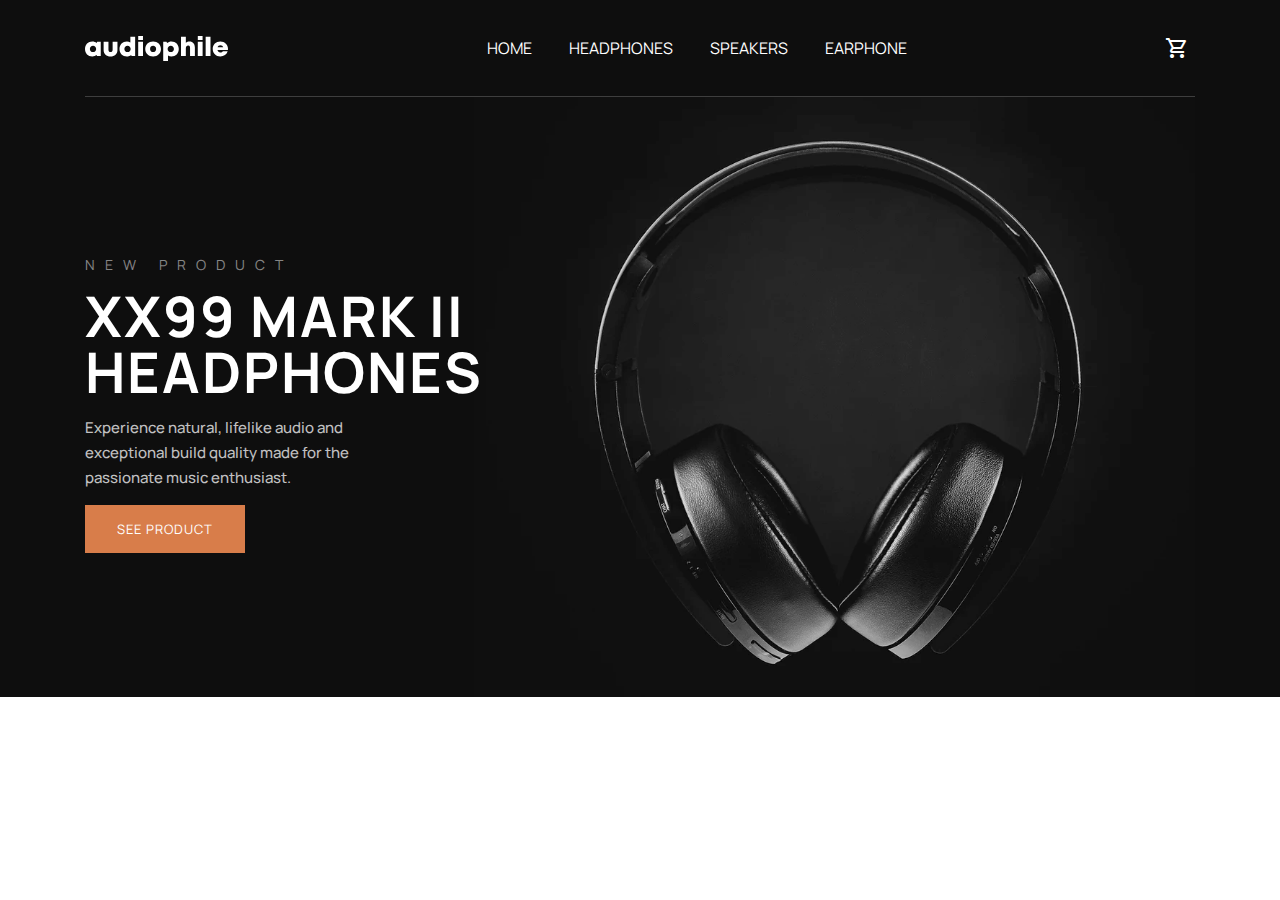
==== index.html @ 4e326d11 "Am creat partea superioara a site-ului" ====
<!DOCTYPE html>
<html lang="en">
  <head>
    <meta charset="UTF-8" />
    <meta name="viewport" content="width=device-width, initial-scale=1.0" />
    <title>Audiophile</title>
    <link
      href="https://fonts.googleapis.com/css2?family=Material+Symbols+Outlined"
      rel="stylesheet"
    />
    <link rel="stylesheet" href="./styles/common.css" />
    <link rel="stylesheet" href="./styles/header.css" />
    <link rel="stylesheet" href="./styles/jumbotron.css" />
  </head>
  <body>
    <div class="container-fluid">
      <header class="container">
        <img src="./img/logo.svg" alt="Audiophile" />
        <div class="links">
          <a href="">home</a>
          <a href="">headphones</a>
          <a href="">speakers</a>
          <a href="">earphone</a>
        </div>
        <span class="mso">shopping_cart</span>
      </header>
      <section class="container jumbotron">
        <div class="product-description">
          <p class="promo">new product</p>
          <h1>
            XX99 Mark II <br />
            Headphones
          </h1>
          <p class="description">
            Experience natural, lifelike audio and exceptional build quality
            made for the passionate music enthusiast.
          </p>
          <button class="primary">See Product</button>
        </div>
        <div class="main-image">
          <img src="./img/headphones.png" alt="Headphones" />
        </div>
      </section>
    </div>
    <section class="container products"></section>
  </body>
</html>
---- styles/common.css ----
@import url("https://fonts.googleapis.com/css2?family=Manrope:wght@400;500;700&display=swap");
button {
  width: 160px;
  height: 48px;
  border: none;
  text-transform: uppercase;
  letter-spacing: 1px;
  font-size: 13px;
}
button:hover {
  cursor: pointer;
}
button.primary {
  background-color: #d87d4a;
  color: white;
}
button.primary:hover, button.primary.selected {
  background-color: #fbaf85;
}
button.secondary {
  background-color: transparent;
  color: black;
}
button.secondary:hover, button.secondary.selected {
  background-color: black;
  color: white;
}
button.link {
  display: flex;
  align-items: center;
  width: -moz-fit-content;
  width: fit-content;
  height: auto;
  background-color: transparent;
  color: rgba(255, 255, 255, 0.5);
}
button.link::after {
  font-family: "Material Symbols Outlined";
  content: "chevron_right";
  font-size: 18px;
}
button.link:hover, button.link.selected {
  color: #d87d4a;
}

* {
  font-family: "Manrope", sans-serif;
}

.mso {
  font-family: "Material Symbols Outlined";
  font-weight: normal;
  font-style: normal;
  font-size: 24px; /* Preferred icon size */
  display: inline-block;
  line-height: 1;
  text-transform: none;
  letter-spacing: normal;
  word-wrap: normal;
  white-space: nowrap;
  direction: ltr;
}

body,
html {
  padding: 0;
  margin: 0;
}

body {
  display: grid;
  grid-template-columns: auto 1110px auto;
}

.container-fluid {
  display: grid;
  grid-template-columns: auto 1110px auto;
  grid-column: 1/span 3;
  background-color: #0e0e0e;
}

.container {
  width: 100%;
  grid-column-start: 2;
}/*# sourceMappingURL=common.css.map */
---- styles/header.css ----
header {
  height: 96px;
  border-bottom: 1px solid rgba(255, 255, 255, 0.2);
  display: grid;
  grid-template-columns: auto 1fr 30px;
  align-content: center;
  justify-content: center;
}
header > * {
  align-self: center;
}
header .links {
  justify-self: center;
}
header .links a {
  text-transform: uppercase;
  text-decoration: none;
  color: white;
  margin-right: 34px;
}
header .links a:last-child {
  margin-right: 0;
}
header span.mso {
  color: white;
}/*# sourceMappingURL=header.css.map */
---- styles/jumbotron.css ----
.jumbotron {
  display: grid;
  grid-template-columns: 35% 65%;
  color: white;
}
.jumbotron .product-description {
  align-self: center;
  z-index: 1;
}
.jumbotron .product-description .promo {
  text-transform: uppercase;
  font-size: 14px;
  color: rgba(255, 255, 255, 0.5);
  letter-spacing: 10px;
}
.jumbotron .product-description h1 {
  font-size: 56px;
  text-transform: uppercase;
  letter-spacing: 2px;
  line-height: 1;
  margin: 10px 0;
}
.jumbotron .product-description .description {
  margin-right: 45px;
  font-size: 15px;
  font-weight: 500;
  line-height: 25px;
  color: rgba(255, 255, 255, 0.75);
}
.jumbotron .main-image {
  height: 600px;
  overflow: hidden;
}
.jumbotron .main-image img {
  width: 100%;
  margin-top: -115px;
}/*# sourceMappingURL=jumbotron.css.map */
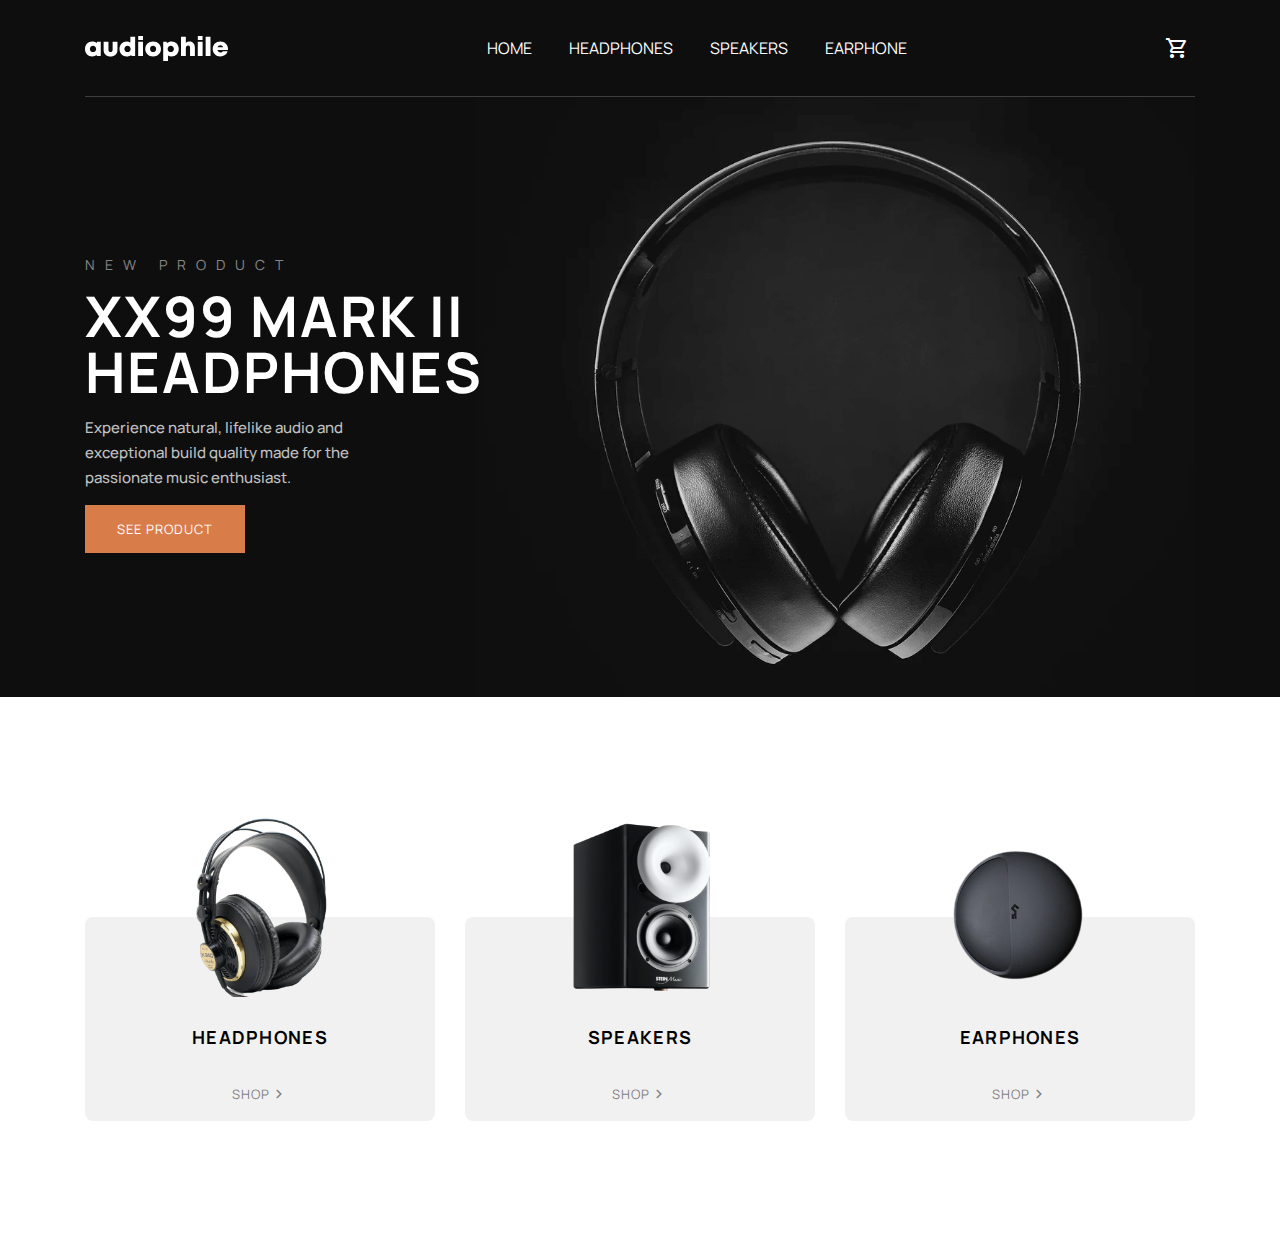
==== commit 6565d668: "Am create sectiunea de produse" ====
--- a/index.html
+++ b/index.html
@@ -11,6 +11,7 @@
     <link rel="stylesheet" href="./styles/common.css" />
     <link rel="stylesheet" href="./styles/header.css" />
     <link rel="stylesheet" href="./styles/jumbotron.css" />
+    <link rel="stylesheet" href="./styles/products.css" />
   </head>
   <body>
     <div class="container-fluid">
@@ -42,6 +43,22 @@
         </div>
       </section>
     </div>
-    <section class="container products"></section>
+    <section class="container products">
+      <div class="product">
+        <img src="./img/headphone-product.png" alt="headphones" />
+        <p>headphones</p>
+        <button class="link">SHOP</button>
+      </div>
+      <div class="product">
+        <img src="./img/speakers-product.png" alt="speakers" />
+        <p>speakers</p>
+        <button class="link">SHOP</button>
+      </div>
+      <div class="product">
+        <img src="./img/earphone-product.png" alt="earphones" />
+        <p>earphones</p>
+        <button class="link">SHOP</button>
+      </div>
+    </section>
   </body>
 </html>
--- a/styles/common.css
+++ b/styles/common.css
@@ -32,12 +32,13 @@
   width: fit-content;
   height: auto;
   background-color: transparent;
-  color: rgba(255, 255, 255, 0.5);
+  color: rgba(0, 0, 0, 0.5);
 }
 button.link::after {
   font-family: "Material Symbols Outlined";
   content: "chevron_right";
   font-size: 18px;
+  color: rgba(0, 0, 0, 0.5);
 }
 button.link:hover, button.link.selected {
   color: #d87d4a;
--- a/styles/products.css
+++ b/styles/products.css
@@ -0,0 +1,33 @@
+.products {
+  display: grid;
+  grid-template-columns: repeat(3, 1fr);
+}
+.products .product {
+  display: grid;
+  grid-template-columns: 100%;
+  grid-template-rows: 100px 50px 54px;
+  justify-items: center;
+  width: 350px;
+  height: 204px;
+  border-radius: 8px;
+  background-color: #f1f1f1;
+  margin-top: 220px;
+  margin-bottom: 120px;
+}
+.products .product:nth-child(2) {
+  justify-self: center;
+}
+.products .product:last-child {
+  justify-self: self-end;
+}
+.products .product img {
+  height: 180px;
+  margin-top: -100px;
+}
+.products .product p {
+  text-transform: uppercase;
+  font-weight: 700;
+  letter-spacing: 1.28px;
+  font-size: 18px;
+  margin: 8px 0;
+}/*# sourceMappingURL=products.css.map */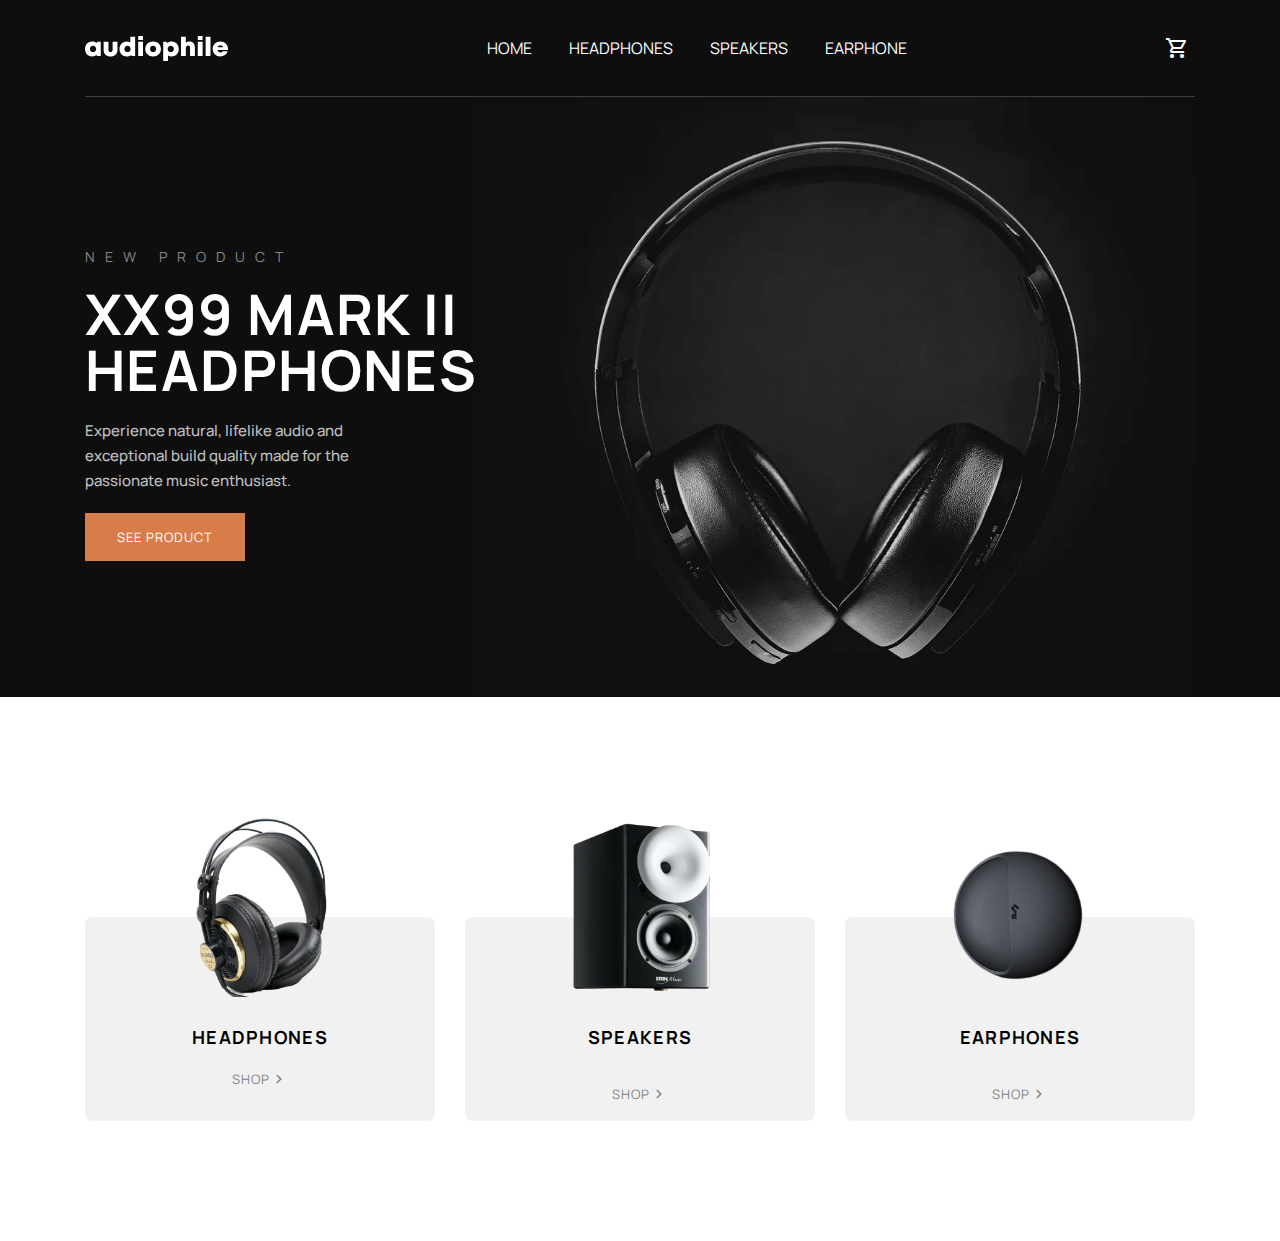
==== commit 29536dd6: "Am creat pagina de headphones si am facut prima pagina responsiva" ====
--- a/index.html
+++ b/index.html
@@ -16,10 +16,11 @@
   <body>
     <div class="container-fluid">
       <header class="container">
-        <img src="./img/logo.svg" alt="Audiophile" />
+        <span class="mso menu">menu</span>
+        <img class="logo" src="./img/logo.svg" alt="Audiophile" />
         <div class="links">
           <a href="">home</a>
-          <a href="">headphones</a>
+          <a href="./pages/headphones.html">headphones</a>
           <a href="">speakers</a>
           <a href="">earphone</a>
         </div>
@@ -43,11 +44,13 @@
         </div>
       </section>
     </div>
-    <section class="container products">
+    <section class="container products-3">
       <div class="product">
         <img src="./img/headphone-product.png" alt="headphones" />
         <p>headphones</p>
-        <button class="link">SHOP</button>
+        <a href="./pages/headphones.html">
+          <button class="link">SHOP</button>
+        </a>
       </div>
       <div class="product">
         <img src="./img/speakers-product.png" alt="speakers" />
--- a/styles/common.css
+++ b/styles/common.css
@@ -1,4 +1,12 @@
 @import url("https://fonts.googleapis.com/css2?family=Manrope:wght@400;500;700&display=swap");
+.primary {
+  color: #d87d4a;
+}
+
+.secondary {
+  color: #101010;
+}
+
 button {
   width: 160px;
   height: 48px;
@@ -72,6 +80,11 @@
   display: grid;
   grid-template-columns: auto 1110px auto;
 }
+@media screen and (width < 376px) {
+  body {
+    grid-template-columns: auto 327px auto;
+  }
+}
 
 .container-fluid {
   display: grid;
@@ -79,8 +92,14 @@
   grid-column: 1/span 3;
   background-color: #0e0e0e;
 }
+@media screen and (width < 376px) {
+  .container-fluid {
+    grid-template-columns: auto 327px auto;
+  }
+}
 
 .container {
   width: 100%;
   grid-column-start: 2;
+  grid-column-end: 3;
 }/*# sourceMappingURL=common.css.map */--- a/styles/header.css
+++ b/styles/header.css
@@ -8,6 +8,9 @@
 }
 header > * {
   align-self: center;
+}
+header .menu {
+  display: none;
 }
 header .links {
   justify-self: center;
@@ -23,4 +26,21 @@
 }
 header span.mso {
   color: white;
+}
+
+@media screen and (width < 376px) {
+  header {
+    grid-template-columns: 30px auto 30px;
+    justify-content: stretch;
+  }
+  header .menu {
+    display: block;
+    grid-column: 1/span 1;
+  }
+  header .links {
+    display: none;
+  }
+  header .logo {
+    justify-self: center;
+  }
 }/*# sourceMappingURL=header.css.map */--- a/styles/jumbotron.css
+++ b/styles/jumbotron.css
@@ -6,6 +6,9 @@
 .jumbotron .product-description {
   align-self: center;
   z-index: 1;
+}
+.jumbotron .product-description > *:not(:last-child) {
+  margin-bottom: 20px;
 }
 .jumbotron .product-description .promo {
   text-transform: uppercase;
@@ -16,7 +19,7 @@
 .jumbotron .product-description h1 {
   font-size: 56px;
   text-transform: uppercase;
-  letter-spacing: 2px;
+  letter-spacing: 1.42px;
   line-height: 1;
   margin: 10px 0;
 }
@@ -34,4 +37,64 @@
 .jumbotron .main-image img {
   width: 100%;
   margin-top: -115px;
+}
+
+@media screen and (width < 376px) {
+  .jumbotron {
+    height: calc(100vh - 96px);
+    position: relative;
+    grid-template-columns: 100%;
+    align-content: center;
+    color: white;
+  }
+  .jumbotron .product-description {
+    align-self: center;
+    z-index: 1;
+  }
+  .jumbotron .product-description > *:not(:last-child) {
+    margin-bottom: 20px;
+  }
+  .jumbotron .product-description .promo {
+    text-transform: uppercase;
+    font-size: 14px;
+    color: rgba(255, 255, 255, 0.5);
+    letter-spacing: 10px;
+  }
+  .jumbotron .product-description h1 {
+    font-size: 36px;
+    text-transform: uppercase;
+    letter-spacing: 1.42px;
+    line-height: 1;
+    margin: 10px 0;
+  }
+  .jumbotron .product-description .description {
+    margin-right: 45px;
+    font-size: 15px;
+    font-weight: 500;
+    line-height: 25px;
+    color: rgba(255, 255, 255, 0.75);
+  }
+  .jumbotron .product-description {
+    display: grid;
+    grid-template-columns: 100%;
+    justify-items: center;
+  }
+  .jumbotron .product-description .description {
+    margin: 0;
+    text-align: center;
+  }
+  .jumbotron .product-description button.primary {
+    margin-top: 20px;
+  }
+  .jumbotron .main-image {
+    position: absolute;
+    overflow: auto;
+    height: auto;
+    margin-left: calc((-100vw + 327px) / 2);
+    margin-right: calc((-100vw + 327px) / 2);
+  }
+  .jumbotron .main-image img {
+    margin: 0;
+    display: block;
+  }
 }/*# sourceMappingURL=jumbotron.css.map */--- a/styles/products.css
+++ b/styles/products.css
@@ -1,8 +1,8 @@
-.products {
+.products-3 {
   display: grid;
   grid-template-columns: repeat(3, 1fr);
 }
-.products .product {
+.products-3 .product {
   display: grid;
   grid-template-columns: 100%;
   grid-template-rows: 100px 50px 54px;
@@ -14,20 +14,113 @@
   margin-top: 220px;
   margin-bottom: 120px;
 }
-.products .product:nth-child(2) {
+.products-3 .product:nth-child(2) {
   justify-self: center;
 }
-.products .product:last-child {
+.products-3 .product:last-child {
   justify-self: self-end;
 }
-.products .product img {
+.products-3 .product:hover img {
+  animation: bounce 1.5s ease-in-out;
+}
+.products-3 .product img {
   height: 180px;
   margin-top: -100px;
 }
-.products .product p {
+.products-3 .product p {
   text-transform: uppercase;
   font-weight: 700;
   letter-spacing: 1.28px;
   font-size: 18px;
   margin: 8px 0;
+}
+.products-3 .product a {
+  text-decoration: none;
+}
+
+@media screen and (width < 376px) {
+  .products-3 {
+    grid-template-columns: 100%;
+    grid-template-rows: repeat(3, 1fr);
+  }
+  .products-3 .product {
+    width: 100%;
+    margin-bottom: 0;
+  }
+}
+.product-100 {
+  padding: 160px 0;
+}
+.product-100 > *:not(:last-child) {
+  margin-bottom: 160px;
+}
+.product-100 .product {
+  display: grid;
+  grid-template-columns: auto auto;
+  gap: 125px;
+}
+.product-100 .product.reverse .content {
+  order: -1;
+}
+.product-100 .product .image-container {
+  display: grid;
+  grid-template-columns: 100%;
+  width: 540px;
+  height: 560px;
+  background-color: #f1f1f1;
+}
+.product-100 .product .image-container img {
+  width: 350px;
+  justify-self: center;
+  align-self: center;
+}
+.product-100 .product .content {
+  display: grid;
+  grid-template-columns: 100%;
+  color: black;
+}
+.product-100 .product .content .product-description {
+  align-self: center;
+  z-index: 1;
+}
+.product-100 .product .content .product-description > *:not(:last-child) {
+  margin-bottom: 32px;
+}
+.product-100 .product .content .product-description .promo {
+  text-transform: uppercase;
+  font-size: 14px;
+  color: rgba(0, 0, 0, 0.5);
+  letter-spacing: 10px;
+}
+.product-100 .product .content .product-description h1 {
+  font-size: 40px;
+  text-transform: uppercase;
+  letter-spacing: 1.42px;
+  line-height: 1;
+  margin: 10px 0;
+}
+.product-100 .product .content .product-description .description {
+  margin-right: 45px;
+  font-size: 15px;
+  font-weight: 500;
+  line-height: 25px;
+  color: rgba(0, 0, 0, 0.75);
+}
+
+@keyframes bounce {
+  20% {
+    margin-top: -140px;
+  }
+  40% {
+    margin-top: -80px;
+  }
+  60% {
+    margin-top: -130px;
+  }
+  80% {
+    margin-top: -90px;
+  }
+  80% {
+    margin-top: -100px;
+  }
 }/*# sourceMappingURL=products.css.map */